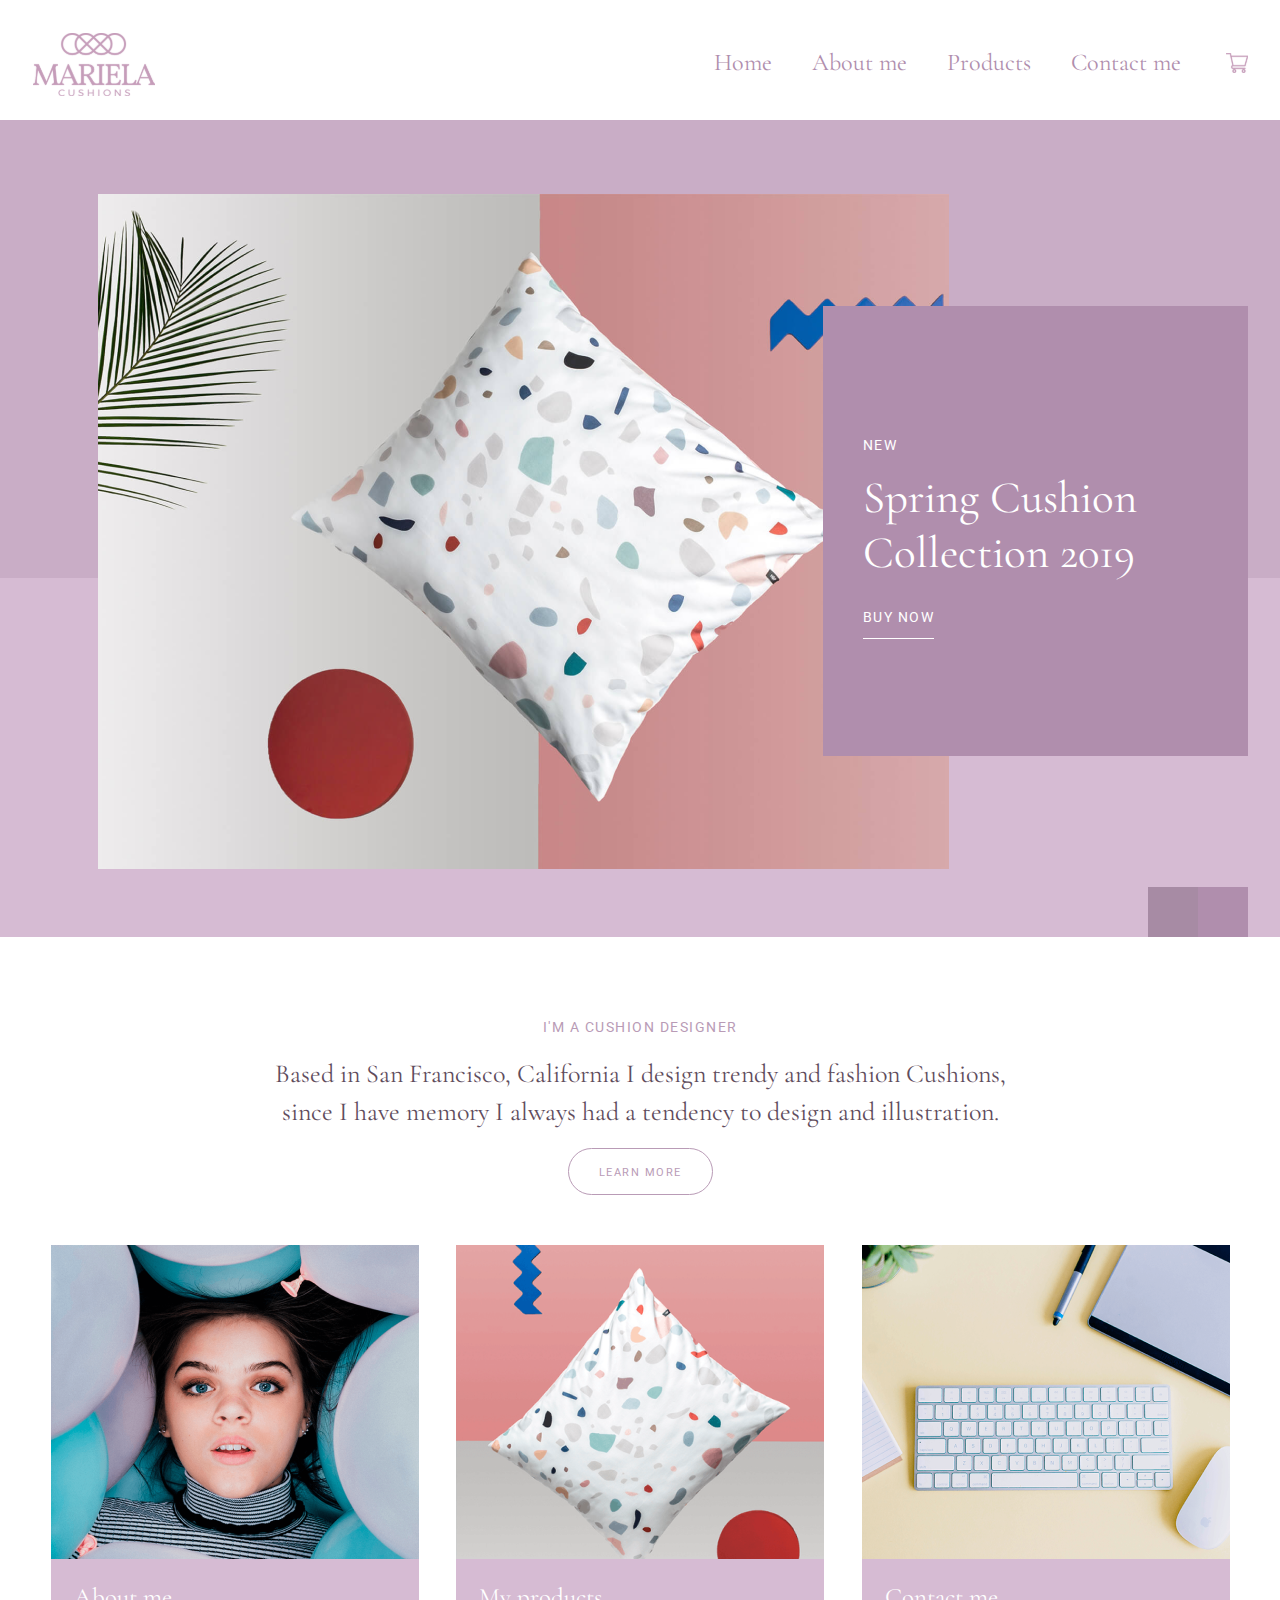
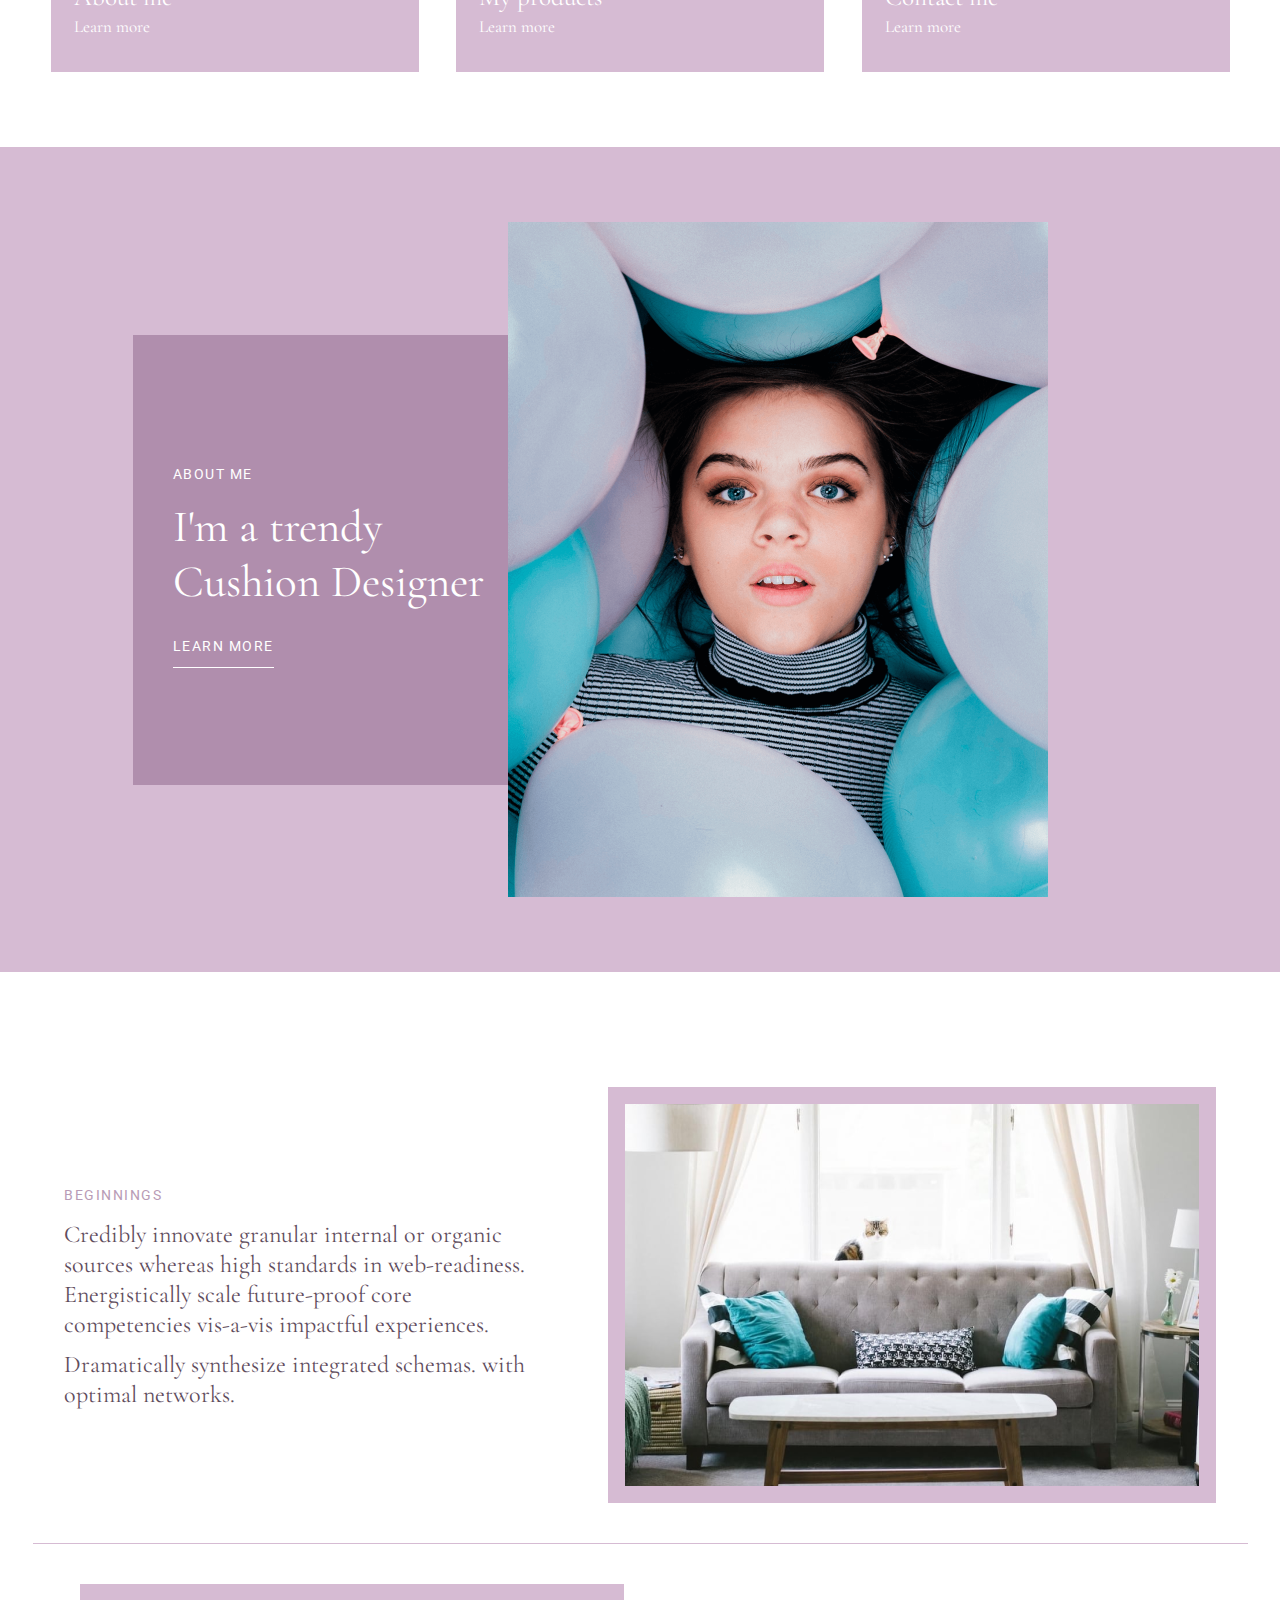
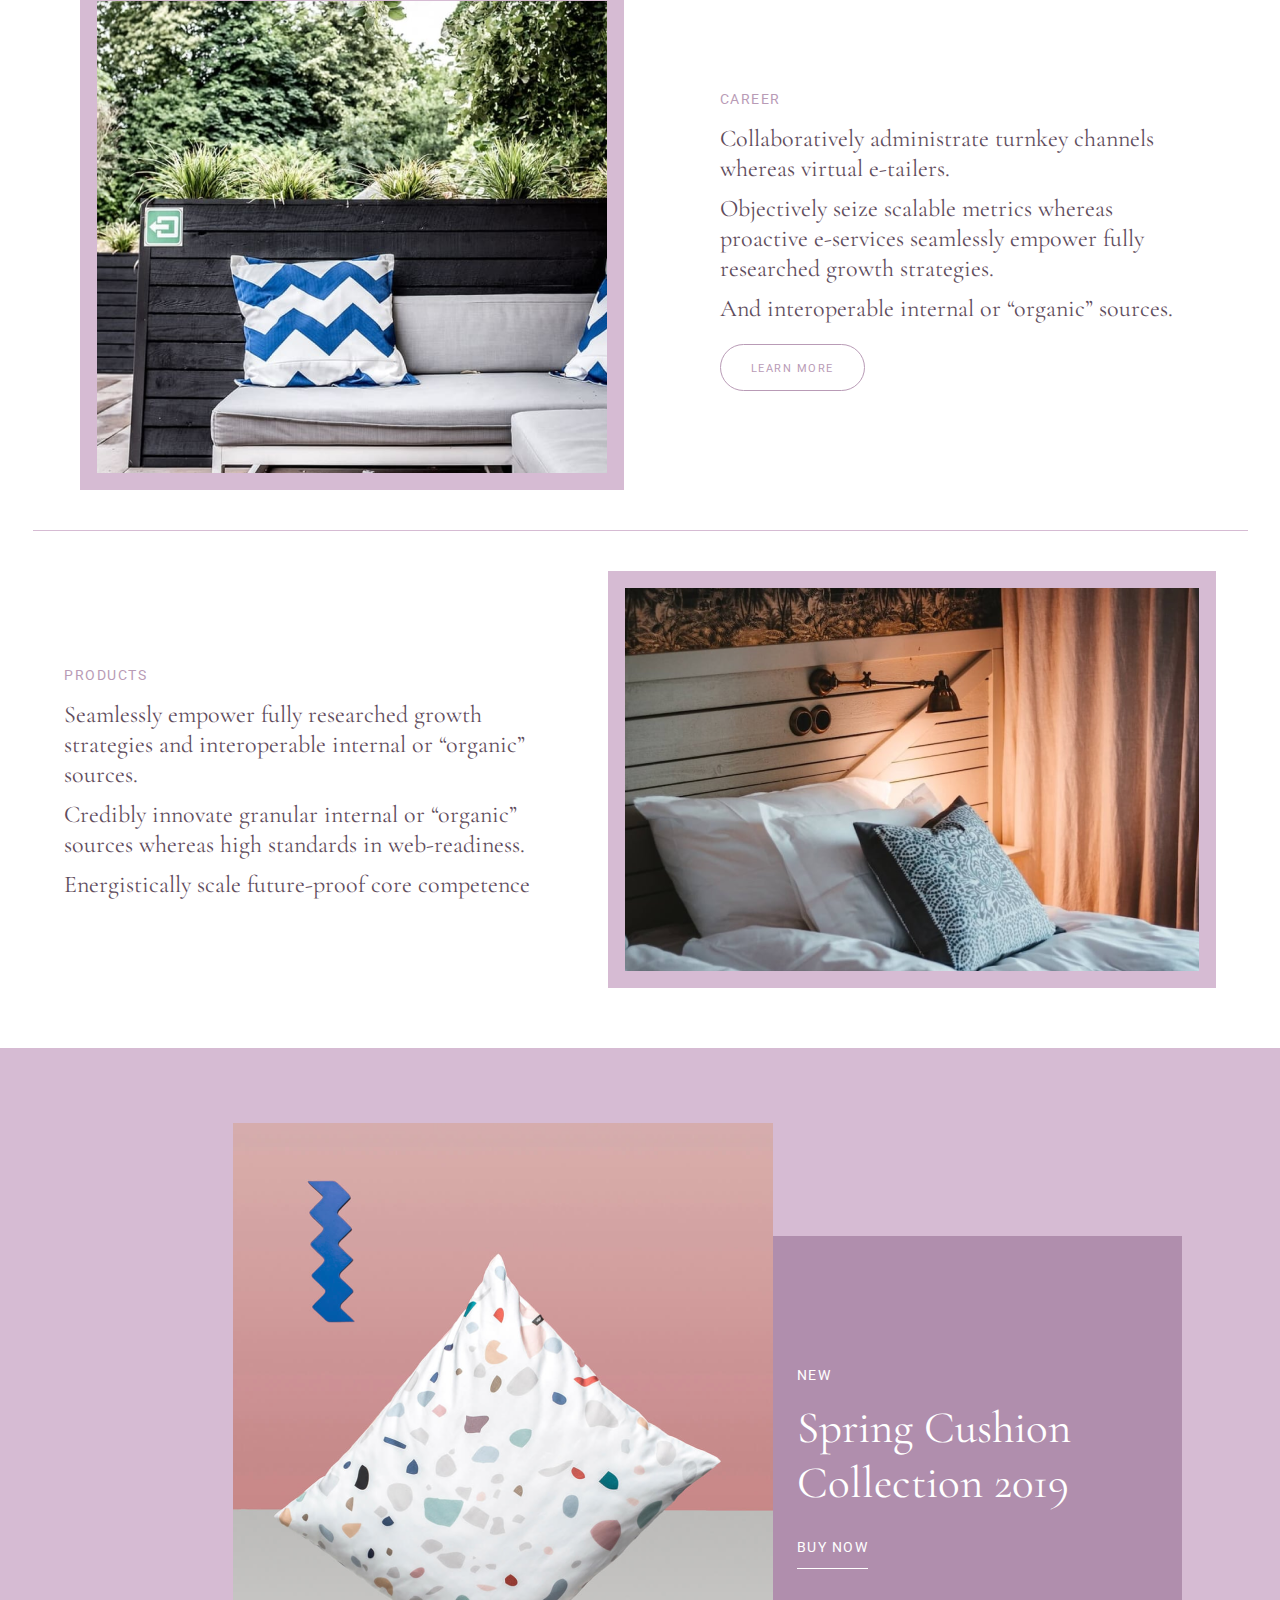
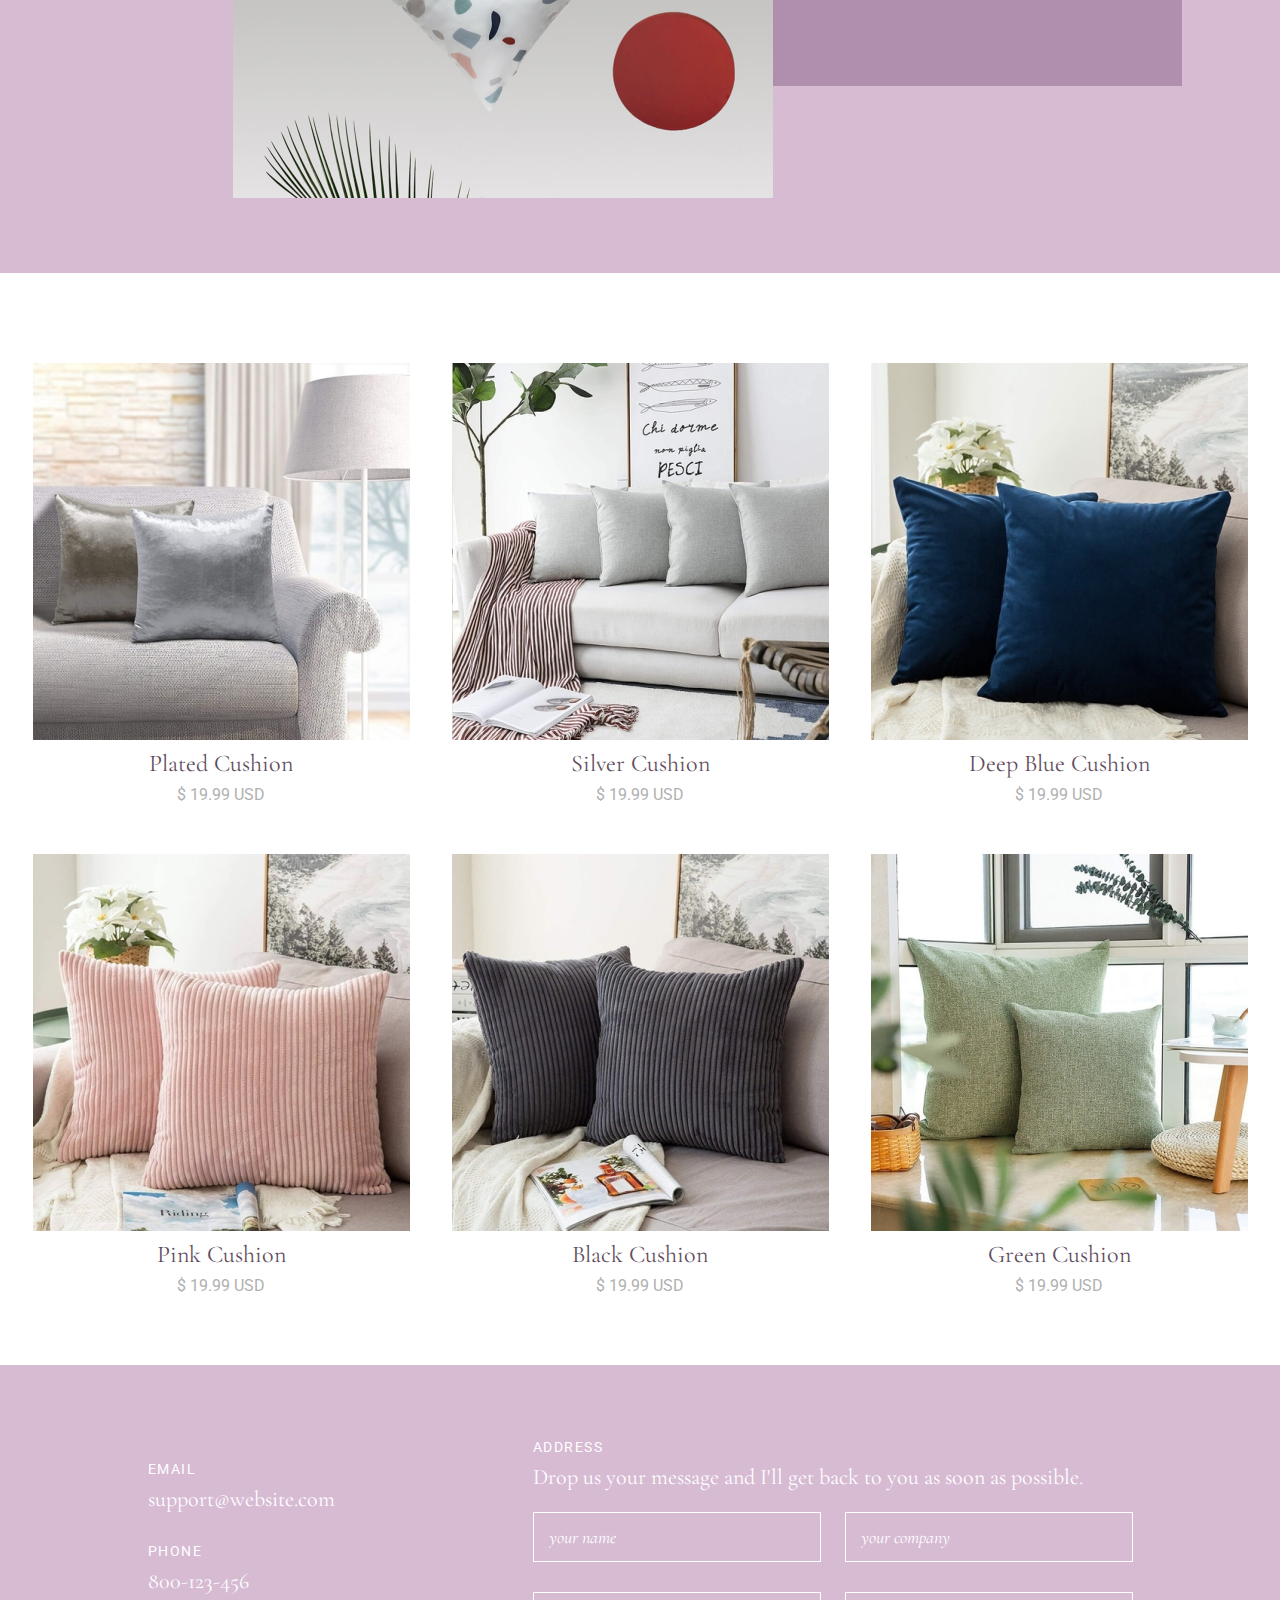
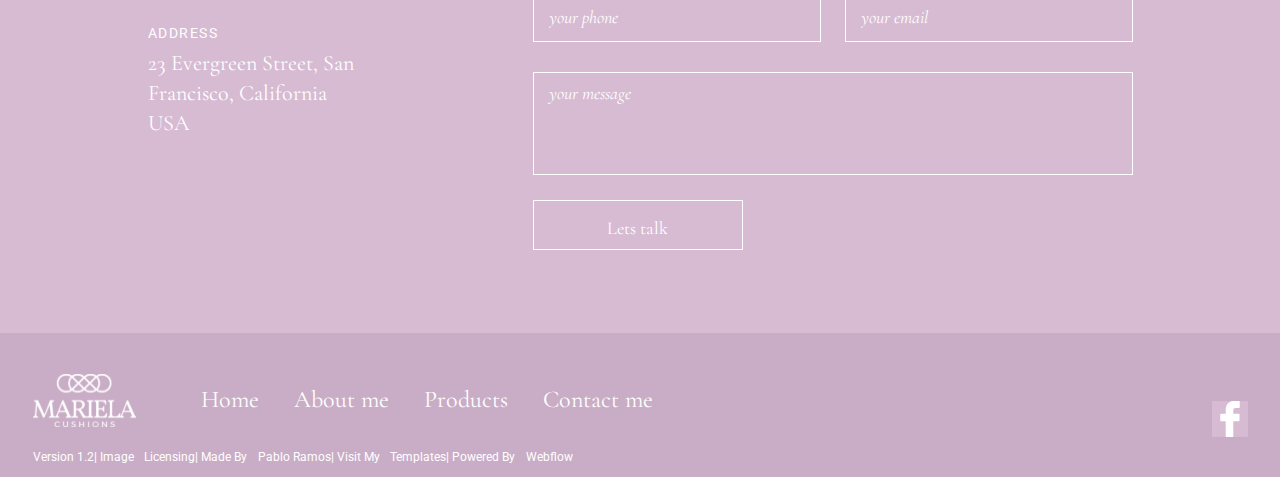
==== index.html @ 02abcc9d "second" ====
<!DOCTYPE html>
<html lang="en">
  <head>
    <meta charset="UTF-8">
    <meta http-equiv="X-UA-Compatible" content="IE=edge">
    <meta name="viewport" content="width=device-width, initial-scale=1.0">
    <link href="../css/normalize.css" rel="stylesheet" type="text/css">
    <link href="../css/style.css" rel="stylesheet" type="text/css">
    <title>Mariela</title>
  </head>
  <body>
    <header class="header" id="header">
      <div class="header__wrapper">
        <a href=""><img src="../img/logo.svg" alt=""></a>
        <ul class="header__list navigation">
          <li class="navigation__item"><a href="" class="navigation__link">Home</a></li>
          <li class="navigation__item"><a href="" class="navigation__link">About me</a></li>
          <li class="navigation__item"><a href="" class="navigation__link">Products</a></li>
          <li class="navigation__item"><a href="" class="navigation__link">Contact me</a></li>
          <li class="navigation__item"><a href="" class="navigation__link"><img src="../img/basket.svg" alt="" class="navigation__image"></a>
        </ul>
      </div>
    </header>

    <main>
      <h1 class="visually-hidden">Mariela</h1>
      <section class="hero">
        <div class="hero__wrapper">
          <img src="../img/heroimage.png" alt="" class="hero__image">
          <div class="chapter__block">
            <p class="chapter__subheading">new</p>
            <h2 class="chapter__heading">Spring Cushion<br>Collection 2019</h2>
            <a href="" class="chapter__button button-sub">buy now</a>
          </div>
          <div class="hero__rectangles">
            <svg width="50" height="50" viewBox="0 0 50 50" fill="none" xmlns="http://www.w3.org/2000/svg">
              <path d="M0 0H50V50H0V0Z" fill="#A78BA4"/>
            </svg>
            <svg width="50" height="50" viewBox="0 0 50 50" fill="none" xmlns="http://www.w3.org/2000/svg">
              <path d="M0 0H50V50H0V0Z" fill="#B08EAD"/>
            </svg>
          </div>
        </div>
      </section>

      <section class="info">
        <div class="info__wrapper">
          <h2 class="visualy-hidden">INFORMATION</h2>
          <p class="info__subheading">i'm a cushion designer</p>
          <p class="info__description">Based in San Francisco, California I design trendy and fashion Cushions, since I have memory I always had a tendency to design and illustration.</p>
          <a href="" class="info__button button-more">LEARN MORE</a>
          <ul class="info__list">
            <li class="info__item">
              <img src="../img/infoimage1.png" alt="" class="info__image">
              <div class="info__textblock">
                <h3 class="info__section">About me</h3>
                <a class="info__link">Learn more</a>
              </div>
            </li>
            <li class="info__item">
              <img src="../img/infoimage2.png" alt="" class="info__image">
              <div class="info__textblock">
                <h3 class="info__section">My products</h3>
                <a class="info__link">Learn more</a>
              </div>
            </li>
            <li class="info__item">
              <img src="../img/infoimage3.png" alt="" class="info__image">
              <div class="info__textblock">
                <h3 class="info__section">Contact me</h3>
                <a class="info__link">Learn more</a>
              </div>
            </li>
          </ul>
        </div>
      </section>

      <section class="chapter">
        <div class="chapter__wrapper chapter__wrapper-reverse">
          <div class="chapter__block chapter__block-reverse">
            <p class="chapter__subheading">ABOUT ME</p>
            <h2 class="chapter__heading">I'm a trendy<br>Cushion Designer</h2>
            <a href="" class="chapter__button button-sub">LEARN MORE</a>
          </div>
          <img src="../img/aboutimage.png" alt="" class="chapter__image">
        </div>
      </section>

      <section class="career career-first"> 
        <div class="career__wrapper">
          <div class="creer__content-wrapper">
            <h2 class="career__heading">BEGINNINGS</h2>
            <p class="career__description">Credibly innovate granular internal or organic sources whereas high standards in web-readiness. Energistically scale future-proof core competencies vis-a-vis impactful experiences.</p>
            <p class="career__description">Dramatically synthesize integrated schemas. with optimal networks.</p>
          </div>
          <img src="../img/careerimage1.png" alt="">
        </div>
      </section>

      <section class="career"> 
        <div class="career__wrapper career__wrapper-reverse">
          <div class="creer__content-wrapper">
            <h2 class="career__heading">CAREER</h2>
            <p class="career__description">Collaboratively administrate turnkey channels whereas virtual e-tailers.</p>
            <p class="career__description">Objectively seize scalable metrics whereas proactive e-services seamlessly empower fully researched growth strategies.</p>
            <p class="career__description">And interoperable internal or “organic” sources.</p>
            <a href="" class="career__button button-more">LEARN MORE</a>
          </div>
          <img src="../img/careerimage2.png" alt="">
        </div>
      </section>

      <section class="career career-last"> 
        <div class="career__wrapper">
          <div class="creer__content-wrapper">
            <h2 class="career__heading">PRODUCTS</h2>
            <p class="career__description">Seamlessly empower fully researched growth strategies and interoperable internal or “organic” sources.</p>
            <p class="career__description">Credibly innovate granular internal or “organic” sources whereas high standards in web-readiness.</p>
            <p class="career__description">Energistically scale future-proof core competence</p>
          </div>
          <img src="../img/careerimage3.png" alt="">
        </div>
      </section>

      <section class="chapter">
        <div class="chapter__wrapper">
          <div class="chapter__block">
            <p class="chapter__subheading">new</p>
            <h2 class="chapter__heading">Spring Cushion<br>Collection 2019</h2>
            <a href="" class="chapter__button button-sub">BUY NOW</a>
          </div>
          <img src="../img/collectionimage.png" alt="" class="chapter__image">
        </div>
      </section>

      <section class="products">
        <div class="products__wrapper"> 
          <h2 class="visualy-hidden">Products</h2>
          <ul class="products__list">
            <li class="products__item">
              <img src="../img/productsimage1.png" alt="" class="products__image">
              <h3 class="products__title">Plated Cushion</h3>
              <p class="products__price">$ 19.99 USD</p>
            </li>
            <li class="products__item">
              <img src="../img/productsimage2.png" alt="" class="products__image">
              <h3 class="products__title">Silver Cushion</h3>
              <p class="products__price">$ 19.99 USD</p>
            </li>
            <li class="products__item">
              <img src="../img/productsimage3.png" alt="" class="products__image">
              <h3 class="products__title">Deep Blue Cushion</h3>
              <p class="products__price">$ 19.99 USD</p>
            </li>
            <li class="products__item">
              <img src="../img/productsimage4.png" alt="" class="products__image">
              <h3 class="products__title">Pink Cushion</h3>
              <p class="products__price">$ 19.99 USD</p>
            </li>
            <li class="products__item">
              <img src="../img/productsimage5.png" alt="" class="products__image">
              <h3 class="products__title">Black Cushion</h3>
              <p class="products__price">$ 19.99 USD</p>
            </li>
            <li class="products__item">
              <img src="../img/productsimage6.png" alt="" class="products__image">
              <h3 class="products__title">Green Cushion</h3>
              <p class="products__price">$ 19.99 USD</p>
            </li>
          </ul>
        </div>
      </section>

      <section class="feedback">
        <div class="feedback__wrapper">
          <ul class="feedback__list">
            <li class="feedback__item">
              <p class="feedback__text"><span class="feedback__item-title">EMAIL<br></span>support@website.com</p>
            </li>
            <li class="feedback__item">
              <p class="feedback__text"><span class="feedback__item-title">PHONE<br></span>800-123-456</p>
            </li>
            <li class="feedback__item">
              <p class="feedback__text"><span class="feedback__item-title">ADDRESS<br></span>23 Evergreen Street, San Francisco, California <br> USA</p>
            </li>
          </ul>
          <form  class="feedback__address address">
            <h2 class="address__heading">ADDRESS</h2>
            <p class="address__description">Drop us your message and I'll get back to you as soon as possible.</p>
            <div class="address__content-wrapper">
              <input type="text" placeholder="your name" class="address__input">
              <input type="text" placeholder="your company" class="address__input">
            </div>
            <div class="address__content-wrapper">
              <input type="text" placeholder="your phone" class="address__input">
              <input type="text" placeholder="your email" class="address__input">
            </div>
            <textarea   cols="30" rows="10" class="address__textarea" placeholder="your message"></textarea>
            <button type="submit" class="address__button">Lets talk</button>
          </form>
        </div>
      </section>
    </main>

    <footer class="footer">
      <div class="footer__wrapper">
        <div class="footer__content-wrapper">
            <img src="../img/logo2.svg" alt="" class="footer__logo">
            <ul class="footer__list">
              <li class="footer__item"><a href="" class="footer__link">Home</a></li>
              <li class="footer__item"><a href="" class="footer__link">About me</a></li>
              <li class="footer__item"><a href="" class="footer__link">Products</a></li>
              <li class="footer__item"><a href="" class="footer__link">Contact me</a></li>
            </ul>
          <a href="">
            <svg width="36" height="37" viewBox="0 0 36 37" fill="none" xmlns="http://www.w3.org/2000/svg">
              <g clip-path="url(#clip0_1_300)">
              <rect width="36" height="36" transform="translate(0 0.921875)" fill="#D6BBD3"/>
              <path d="M26.9985 0.929365L22.3302 0.921875C17.0854 0.921875 13.6961 4.39926 13.6961 9.78143V13.8663H9.00224C8.59664 13.8663 8.26819 14.1951 8.26819 14.6007V20.5192C8.26819 20.9248 8.59701 21.2532 9.00224 21.2532H13.6961V36.1875C13.6961 36.5931 14.0245 36.9215 14.4301 36.9215H20.5542C20.9598 36.9215 21.2883 36.5927 21.2883 36.1875V21.2532H26.7764C27.182 21.2532 27.5105 20.9248 27.5105 20.5192L27.5127 14.6007C27.5127 14.406 27.4352 14.2195 27.2977 14.0816C27.1603 13.9438 26.973 13.8663 26.7783 13.8663H21.2883V10.4035C21.2883 8.73915 21.6849 7.89425 23.8529 7.89425L26.9978 7.89312C27.403 7.89312 27.7314 7.5643 27.7314 7.15907V1.66342C27.7314 1.25857 27.4034 0.930114 26.9985 0.929365Z" fill="white"/>
              </g>
              <defs>
              <clipPath id="clip0_1_300">
              <rect width="36" height="36" fill="white" transform="translate(0 0.921875)"/>
              </clipPath>
            </defs>
            </svg>
          </a>
        </div>
        <div class="footer__contacts contacts">
          <ul class="contacts__list">
            <li class="contacts__item">
              <p class="contacts__text">Version 1.2| Image</p>
            </li>
            <li class="contacts__item">
              <p class="contacts__text">Licensing| Made By</p>
            </li>
            <li class="contacts__item">
              <p class="contacts__text">Pablo Ramos| Visit My</p>
            </li>
            <li class="contacts__item">
              <p class="contacts__text">Templates| Powered By</p>
            </li>
            <li class="contacts__item">
              <p class="contacts__text">Webflow</p>
            </li>
          </ul>
          <a href="#header">
            <svg class="footer__arrow" width="33" height="31" viewBox="0 0 33 31" fill="none" xmlns="http://www.w3.org/2000/svg">
              <g clip-path="url(#clip0_1_320)">
              <path d="M0 3.92188C0 2.26502 1.34315 0.921875 3 0.921875H30C31.6569 0.921875 33 2.26502 33 3.92188V30.9219H0V3.92188Z" fill="#BA9FB7"/>
              <path d="M32.6703 21.4833L17.2602 7.47502C17.04 7.27466 16.7867 7.17432 16.5002 7.17432C16.2136 7.17432 15.9599 7.27466 15.7396 7.47502L0.330777 21.4833C0.110027 21.6839 0 21.9142 0 22.1748C0 22.4353 0.110375 22.6659 0.330777 22.8661L1.98374 24.3687C2.20414 24.5691 2.45778 24.6692 2.74432 24.6692C3.03085 24.6692 3.28449 24.5691 3.50489 24.3687L16.5002 12.555L29.4959 24.3694C29.7162 24.5698 29.97 24.6693 30.256 24.6693C30.543 24.6693 30.7967 24.5692 31.017 24.3694L32.6702 22.8662C32.8904 22.666 32.9999 22.4353 32.9999 22.1749C33 21.9142 32.8906 21.6836 32.6703 21.4833Z" fill="white"/>
              </g>
              <defs>
              <clipPath id="clip0_1_320">
              <path d="M0 3.92188C0 2.26502 1.34315 0.921875 3 0.921875H30C31.6569 0.921875 33 2.26502 33 3.92188V30.9219H0V3.92188Z" fill="white"/>
              </clipPath>
              </defs>
            </svg>
          </a>
        </div>
      </div>
    </footer>
  </body>
</html>
---- css/style.css ----
@import url('https://fonts.googleapis.com/css2?family=Cormorant+Garamond:ital,wght@0,300;0,400;0,500;0,600;0,700;1,300;1,400;1,500;1,600;1,700&family=Roboto:wght@100;300;400;500;700;900&display=swap');

:root {
    --col-main: #B08EAD;
    --col-purp: #C9ADC6;
    --col-pink: #D6BBD3;
    --col-font-main: #5F4D5D;
    --col-font-sub: #B99BB6;
    --col-wht: #fff;
    --col-grey: #B0B0B0;
    --width-wrapper: 1215px;
}

* {
    margin: 0px;
    padding: 0px;
    box-sizing: border-box;
    scroll-behavior: smooth;
    font-size: 0;
}

body {
    font-family: 'Cormorant Garamond';
    font-style: normal;
    overflow-x:hidden; 
    color: var(--col-font-main);
}

a {
    color: inherit;
    text-decoration: none;
}

ul {
    list-style: none;
}

.button-sub {
    display: inline-block;
    padding-bottom: 6px;
    font-family: 'Roboto';
    font-weight: 400;
    font-size: 14px;
    line-height: 30px;
    letter-spacing: 1.5px;
    text-transform: uppercase;
    border-bottom: 1px solid var(--col-wht);
}

.button-more {
    font-family: 'Roboto';
    font-style: normal;
    font-weight: 400;
    font-size: 11px;
    line-height: 15px;
    letter-spacing: 1.5px;
    text-transform: uppercase;
    color: var(--col-font-sub);
    display: inline-block;
    border: 1px solid var(--col-font-sub);
    border-radius: 45px;
    padding: 16px 30px 14px 30px;
}

.header__wrapper,
.hero__wrapper,
.info__wrapper,
.chapter__wrapper,
.career__wrapper,
.products__wrapper,
.feedback__wrapper,
.footer__wrapper
 {
    max-width: var(--width-wrapper);
    width: 100%;
    margin: 0 auto;
}


.visually-hidden {
    position: absolute;
    width: 1px;
    height: 1px;
    margin: -1px;
    border: 0;
    padding: 0;
    white-space: nowrap;
    clip-path: inset(100%);
    clip: rect(0 0 0 0);
    overflow: hidden;
}

.header__wrapper {
    padding-top: 33px;
    padding-bottom: 24px;
    display: flex;
    justify-content: space-between;
    align-items: center;
}

.header__list {
    display: flex;
    justify-content: space-between;
}

.navigation__item {
    padding-left: 40px;
}

.navigation__link {
    text-decoration: none;
    color: var(--col-main);
    font-weight: 400;
    font-size: 24px;
    line-height: 30px;
}

.navigation__image {
    padding-left: 5px;
    padding-top: 5px;
}

.hero {
    background: linear-gradient(var(--col-purp) 458px, var(--col-pink) 359px);
}

.hero__wrapper {
    height: calc(458px + 359px);
    padding-bottom: 70px;
    padding-top: 75px;
    padding-left: 65px;
    display: flex;
    align-items: center;
    position: relative;
}

.hero__rectangles {
    position: absolute;
    bottom: 0;
    right: 0;
}

.info__wrapper {
    padding: 75px 18px 75px 18px;
    text-align: center;
}

.info__subheading {
    font-family: 'Roboto';
    font-style: normal;
    font-weight: 400;
    font-size: 14px;
    line-height: 30px;
    letter-spacing: 1.5px;
    text-transform: uppercase;
    color: var(--col-font-sub);
}

.info__description {
    max-width: 747px;
    margin: 0 auto;
    padding-top: 13px;
    font-weight: 400;
    font-size: 26px;
    line-height: 38px;
}

.info__button {
    margin-top: 17px;
}

.info__list {
    display: flex;
    justify-content: space-between;
    padding-top: 50px;
}

.info__item {
    height: 427px;
    background: var(--col-pink);
    color: var(--col-wht);
    text-align: left;
}

.info__textblock {
    padding: 23px;
}

.info__section {
    font-weight: 400;
    font-size: 25px;
    line-height: 30px;
}

.info__link {
    padding-top: 6px;
    font-weight: 400;
    font-size: 17px;
    line-height: 30px;
}

.chapter,
.feedback {
    background: var(--col-pink);
}

.chapter__wrapper {
    display: flex;
    flex-direction: row;
    justify-content: flex-start;
    align-items: center;
    position: relative;
    height: 825px;
    padding-left: 200px;
}

.chapter__block {
    position: absolute;
    width: 425px;
    height: 450px;
    right: 0;
    background: var(--col-main);
    padding: 124px 104px 124px 40px;
    color: var(--col-wht);
}

.chapter__wrapper .chapter__block {
    margin-right: 66px;
}

.chapter__wrapper-reverse {
    flex-direction: row-reverse;
    padding-right: 200px;
}

.chapter__block-reverse {
    left: 0;
    right: none;
    width: 440px;
    padding: 124px 57px 124px 40px;
    margin-left: 100px;
}


.chapter__subheading {
    font-family: 'Roboto';
    font-weight: 400;
    font-size: 14px;
    line-height: 30px;
    letter-spacing: 1.5px;
    text-transform: uppercase;
}

.chapter__heading {
    font-weight: 400;
    font-size: 45px;
    line-height: 55px;
    padding-top: 10px;
    
}

.chapter__button {
    margin-top: 22px;
}

.chapter__image {
    position: relative;
    z-index: 10;
}

.career__wrapper {
    display: flex;
    justify-content: space-around;
    flex-direction: row;
    padding-bottom: 40px;
    padding-top: 40px;
    align-items: center;
    border-bottom: 1px solid var(--col-pink);
}

.career__wrapper-reverse {
    flex-direction: row-reverse;
}

.career__heading {
    font-family: 'Roboto';
    font-style: normal;
    font-weight: 400;
    font-size: 14px;
    line-height: 30px;
    letter-spacing: 1.5px;
    text-transform: uppercase;
    color: var(--col-font-sub);
}

.career__description {
    padding-top: 10px;
    max-width: 480px;
    font-weight: 400;
    font-size: 24px;
    line-height: 30px;
}

.career-first {
    padding-top: 75px;
}

.career-last {
    padding-bottom: 20px;
}

.career-last .career__wrapper {
    border: none;
}

.career__button {
    margin-top: 20px;
}

.products__wrapper {
    padding-top: 40px;
    padding-bottom: 70px;
}

.products__list {
    display: flex;
    justify-content: space-between;
    flex-wrap: wrap;
}

.products__item {
    padding-top: 50px;
    text-align: center;
}

.products__title {
    padding-top: 9px;
    font-weight: 400;
    font-size: 24px;
    line-height: 30px;
}

.products__price {
    padding-top: 7px;
    font-family: 'Roboto';
    font-style: normal;
    font-weight: 400;
    font-size: 16px;
    line-height: 18px;
    color: var(--col-grey);
}

.feedback__wrapper {
    padding: 67px 115px 83px 115px;
    color: var(--col-wht);
    display: flex;
    justify-content: space-between;
}

.feedback__list {
    display: flex;
    flex-direction: column;
    justify-content: start;
    max-width: 250px;
}

.feedback__item {
    padding-top: 20px;
}

.feedback__text {
    font-weight: 400;
    font-size: 22px;
    line-height: 30px;
}

.feedback__item-title {
    font-family: 'Roboto';
    font-style: normal;
    font-weight: 400;
    font-size: 14px;
    line-height: 30px;
    letter-spacing: 1.5px;
    text-transform: uppercase;
}

.feedback__address {
    width: 600px;
}

.address__heading {
    font-family: 'Roboto';
    font-style: normal;
    font-weight: 400;
    font-size: 14px;
    line-height: 30px;
    letter-spacing: 1.5px;
    text-transform: uppercase;
}

.address__description {
    font-weight: 400;
    font-size: 22px;
    line-height: 30px;
}

.address__input {
    font-style: italic;
    font-weight: 400;
    font-size: 18px;
    line-height: 30px;
    color: var(--col-wht);
    background: none;
    outline: none;
    border: 1px solid var(--col-wht);
    width: 288px;
    height: 50px;
    margin-top: 20px;
    margin-bottom: 10px;
    padding-left: 15px;
}

.address__input::-moz-placeholder {
    color: var(--col-wht);
}

.address__input::-webkit-input-placeholder {
    color: var(--col-wht);
}

.address__content-wrapper {
    display: flex;
    justify-content: space-between;
}

.address__textarea {
    font-style: italic;
    font-weight: 400;
    font-size: 18px;
    line-height: 30px;
    color: var(--col-wht);
    background: none;
    outline: none;
    border: 1px solid var(--col-wht);
    margin-top: 20px;
    width: 600px;
    height: 103px;
    resize: none;
    padding-top: 5px;
    padding-left: 15px;
}

.address__textarea::-moz-placeholder {
    color: var(--col-wht);
}

.address__textarea::-webkit-input-placeholder {
    color: var(--col-wht);
}

.address__button {
    font-weight: 400;
    font-size: 18px;
    line-height: 30px;
    color: var(--col-wht);
    background: none;
    outline: none;
    border: 1px solid var(--col-wht);
    margin-top: 25px;
    width: 210px;
    height: 50px;
    padding-top: 5px;
    text-align: center;
    cursor: pointer;
}

.footer {
    background: var(--col-purp);
}

.footer__wrapper {
    padding-top: 40px;
    position: relative;
}

.footer__content-wrapper {
    display: flex;
    justify-content: start;
    align-items: center;
}

.footer__list {
    display: flex;
    justify-content: space-between;
}

.footer__item {
    padding-left: 35px;
}

.footer__logo {
    margin-right: 30px;
}

.footer__link {
    text-decoration: none;
    color: var(--col-wht);
    font-weight: 400;
    font-size: 24px;
    line-height: 30px;
}

.footer__content-wrapper svg{
    position: absolute;
    right: 0;
}

.contacts {
    padding-bottom: 10px;
}

.contacts__list {
    padding-top: 20px;
    display: flex;
    justify-content: space-between;
    width: 540px;
    color: var(--col-wht);
}

.contacts__text {
    font-family: 'Roboto';
    font-style: normal;
    font-weight: 400;
    font-size: 12px;
    line-height: 20px;
}

.contacts svg{
    position: absolute;
    right: -100px;
    bottom: 0;
}

h1{
    color:green;
    font-size: 32px;
}
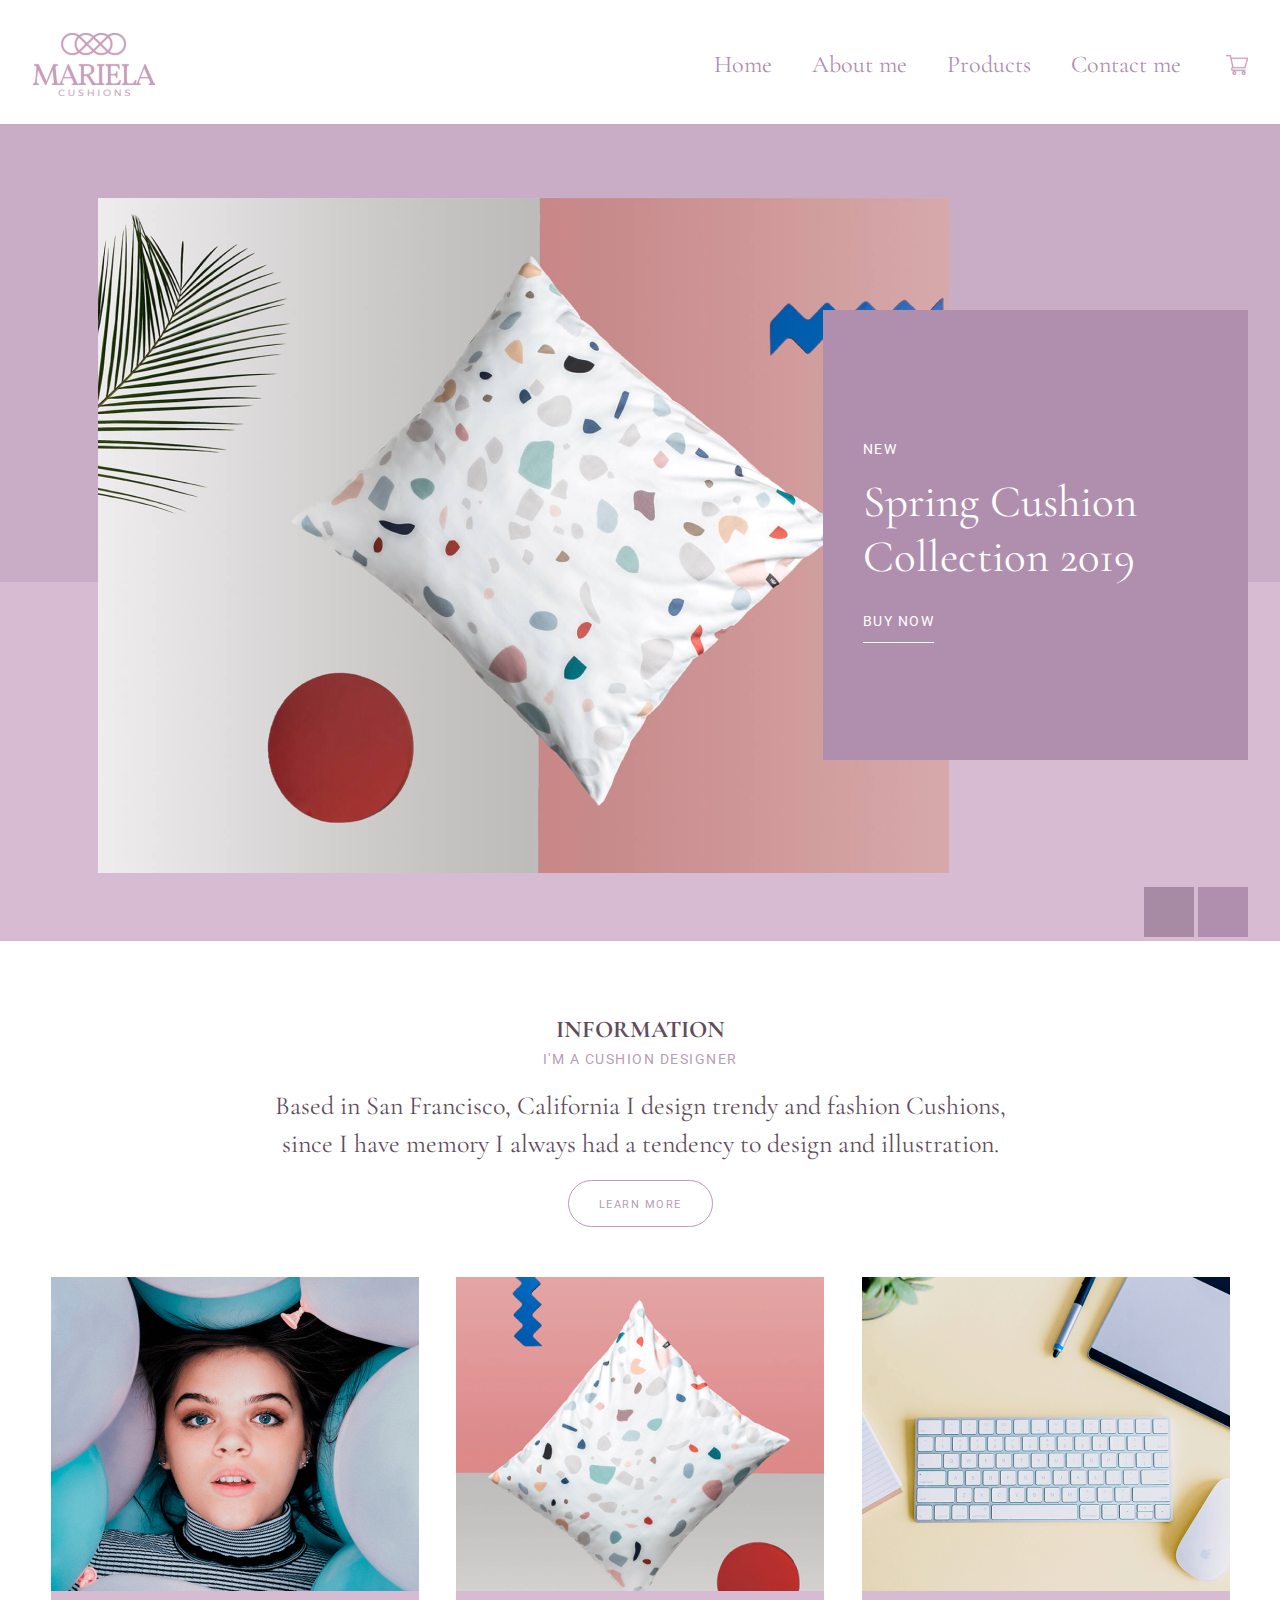
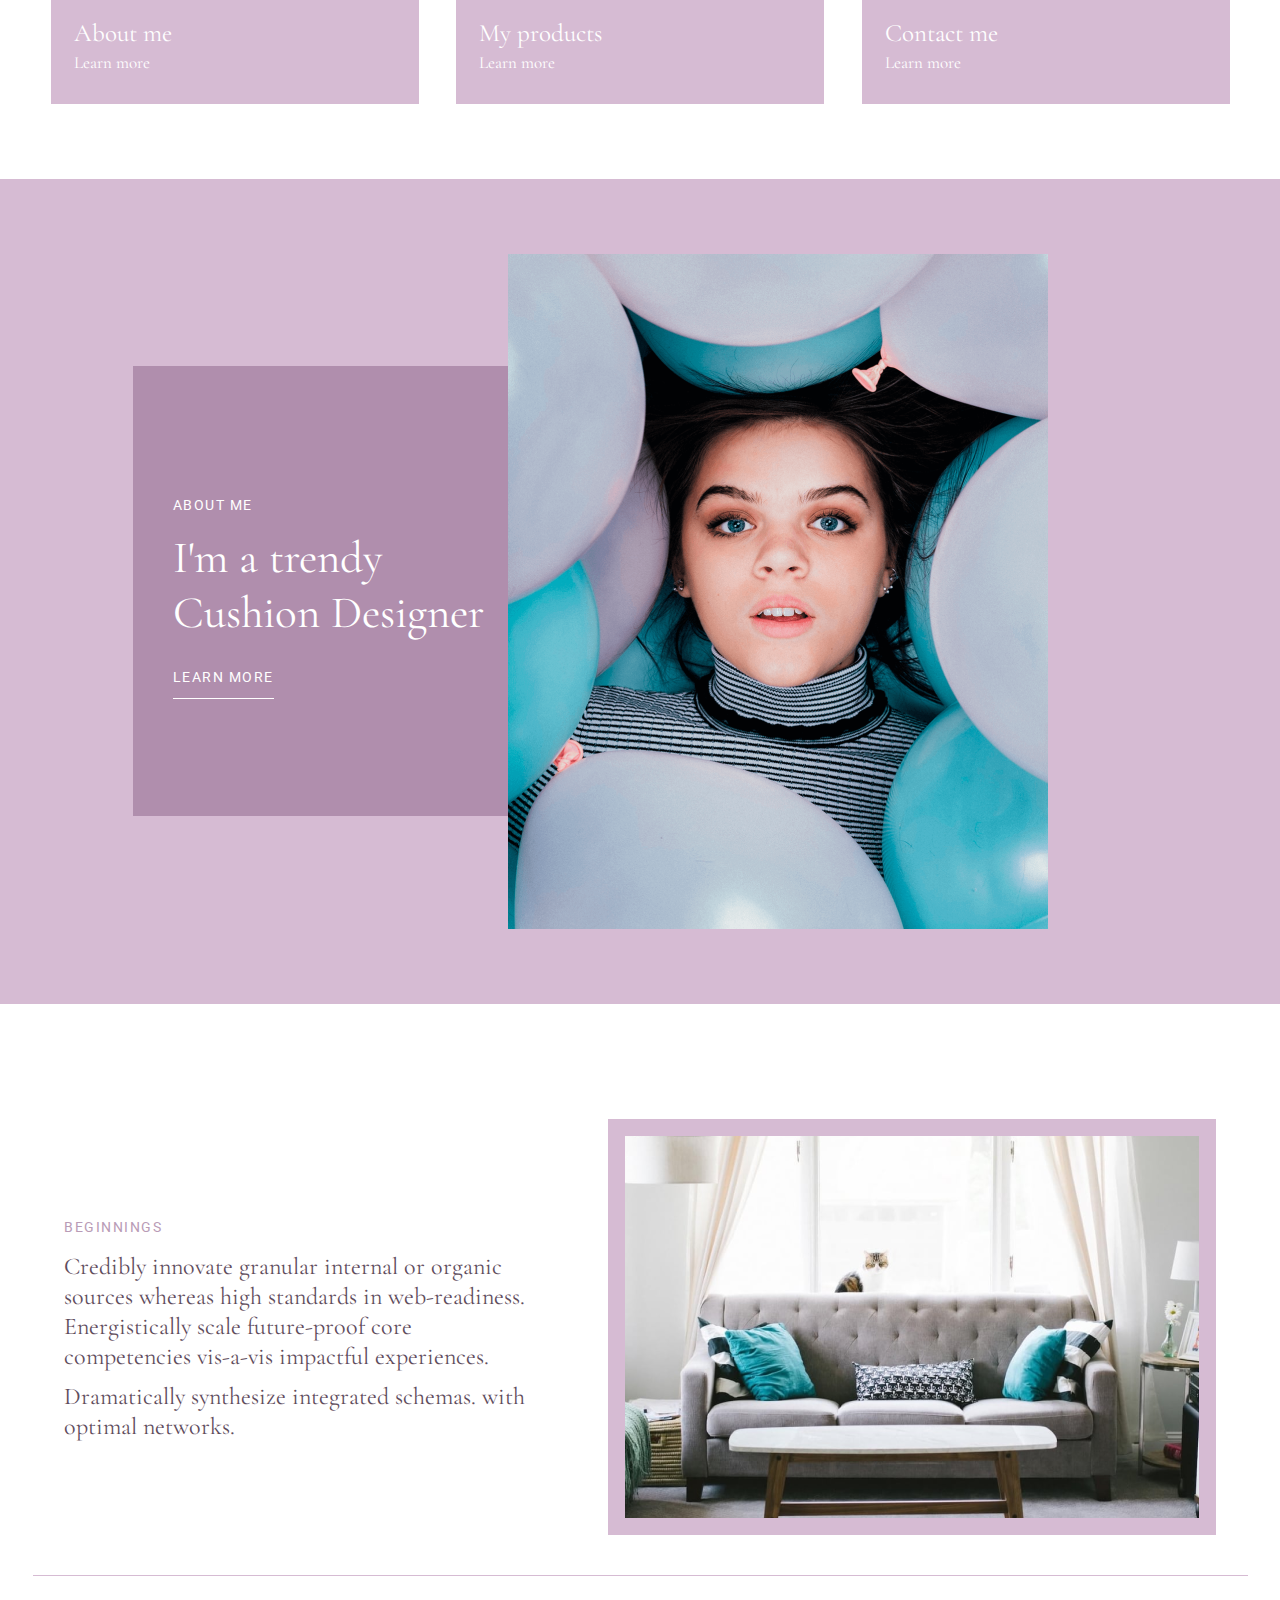
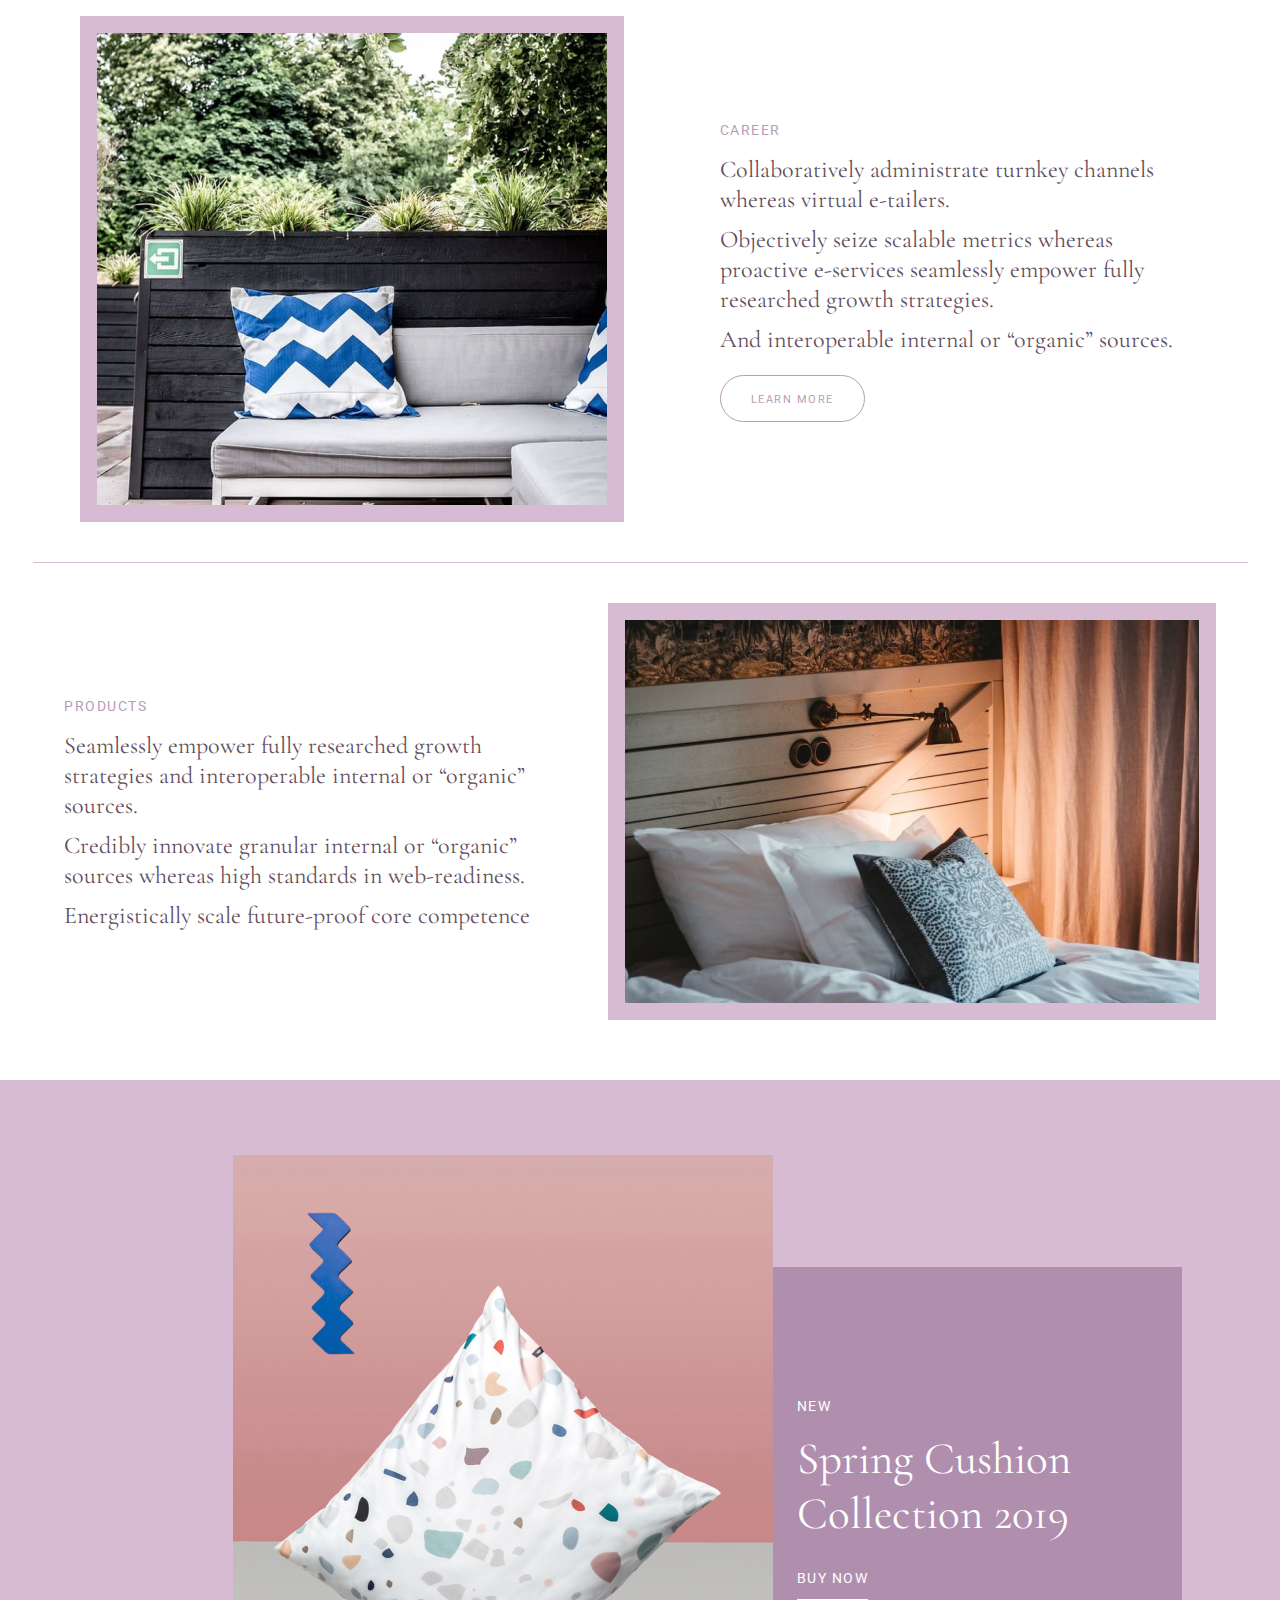
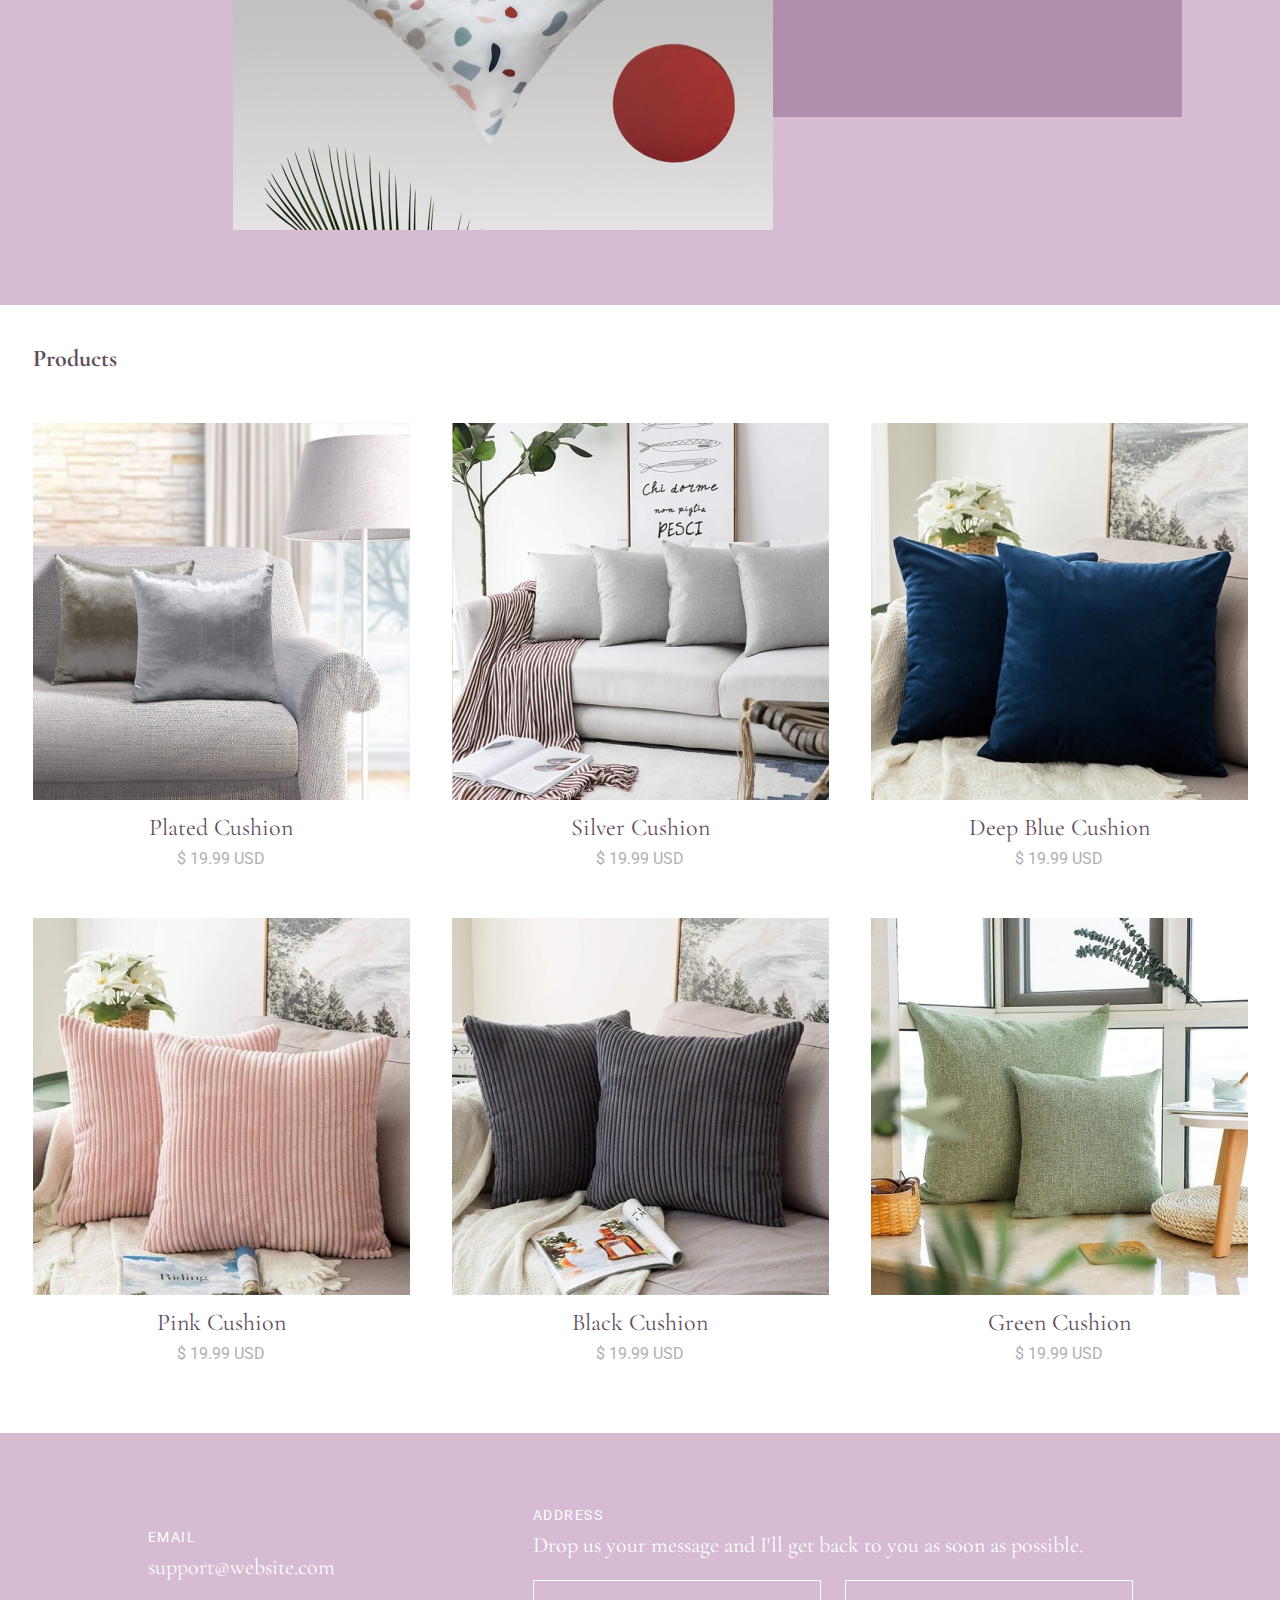
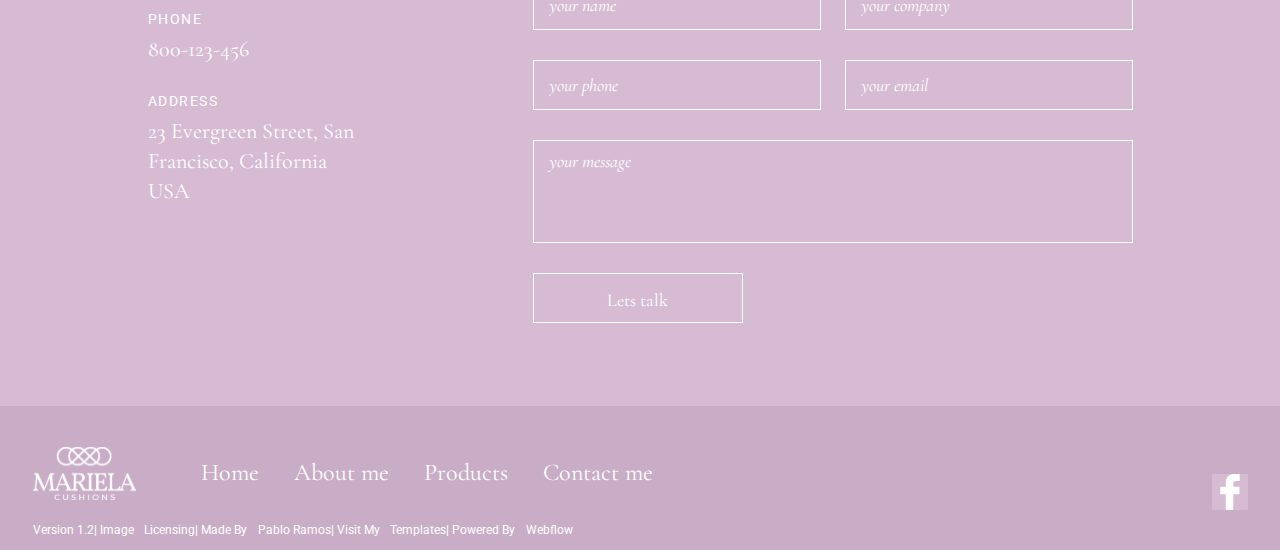
==== commit 067444ef: "forma host" ====
--- a/index.html
+++ b/index.html
@@ -11,12 +11,12 @@
   <body>
     <header class="header" id="header">
       <div class="header__wrapper">
-        <a href=""><img src="../img/logo.svg" alt=""></a>
+        <a href="index.html"><img src="../img/logo.svg" alt=""></a>
         <ul class="header__list navigation">
           <li class="navigation__item"><a href="" class="navigation__link">Home</a></li>
           <li class="navigation__item"><a href="" class="navigation__link">About me</a></li>
           <li class="navigation__item"><a href="" class="navigation__link">Products</a></li>
-          <li class="navigation__item"><a href="" class="navigation__link">Contact me</a></li>
+          <li class="navigation__item"><a href="form.html" class="navigation__link">Contact me</a></li>
           <li class="navigation__item"><a href="" class="navigation__link"><img src="../img/basket.svg" alt="" class="navigation__image"></a>
         </ul>
       </div>
--- a/css/style.css
+++ b/css/style.css
@@ -16,14 +16,23 @@
     padding: 0px;
     box-sizing: border-box;
     scroll-behavior: smooth;
-    font-size: 0;
+}
+
+html {
+    height: 100%;
 }
 
 body {
+    height: 100%;
     font-family: 'Cormorant Garamond';
     font-style: normal;
     overflow-x:hidden; 
     color: var(--col-font-main);
+}
+
+body > footer {
+    position: sticky;
+    top: 100vh;
 }
 
 a {
@@ -541,7 +550,88 @@
     bottom: 0;
 }
 
-h1{
-    color:green;
+.login {
+    padding: 60px 0;
+}
+
+.login__wrapper {
+    max-width: 800px;
+    width: 100%;
+    margin: 0 auto;
+}
+
+.form {
+    width: 100%;
+    display: flex;
+    justify-content: space-between;
+    height: 500px;
+    background: var(--col-purp);
+    padding: 20px 150px 20px 20px;
+    position: relative;
+}
+
+.form__wrapper {
+    display: flex;
+    justify-content: flex-start;
+    flex-direction: column;
+}
+
+.form__title {
     font-size: 32px;
+    margin-bottom: 20px;
+}
+
+.form__label {
+    display: block;
+    margin-bottom: 20px;
+    font-size: 20px;
+}
+
+.form__input {
+    display: block;
+    outline: none;
+    width: 100%;
+    font-size: 18px;
+    padding: 0.2em 0.3em;
+}
+
+.form__legend {
+    font-size: 18px;
+}
+
+.form__label-checkbox {
+    display: block;
+    margin-bottom: 20px;
+}
+
+.form__input-checkbox {
+    margin-right: 10px;
+}
+
+.form__buttons {
+    position: absolute;
+    background: var(--col-pink);
+    width: 300px;
+    height: 200px;
+    right: -170px;
+    top: calc(50% - 100px);
+    padding: 30px 50px;
+}
+
+.form__button {
+    background: none;
+    display: block;
+    padding-bottom: 6px;
+    font-family: 'Roboto';
+    font-weight: 400;
+    font-size: 14px;
+    line-height: 30px;
+    letter-spacing: 1.5px;
+    text-transform: uppercase;
+    border: none;
+    color: white;
+    border-bottom: 1px solid var(--col-wht);
+    cursor: pointer;
+    margin-bottom: 40px;
+    width: 100%;
 }